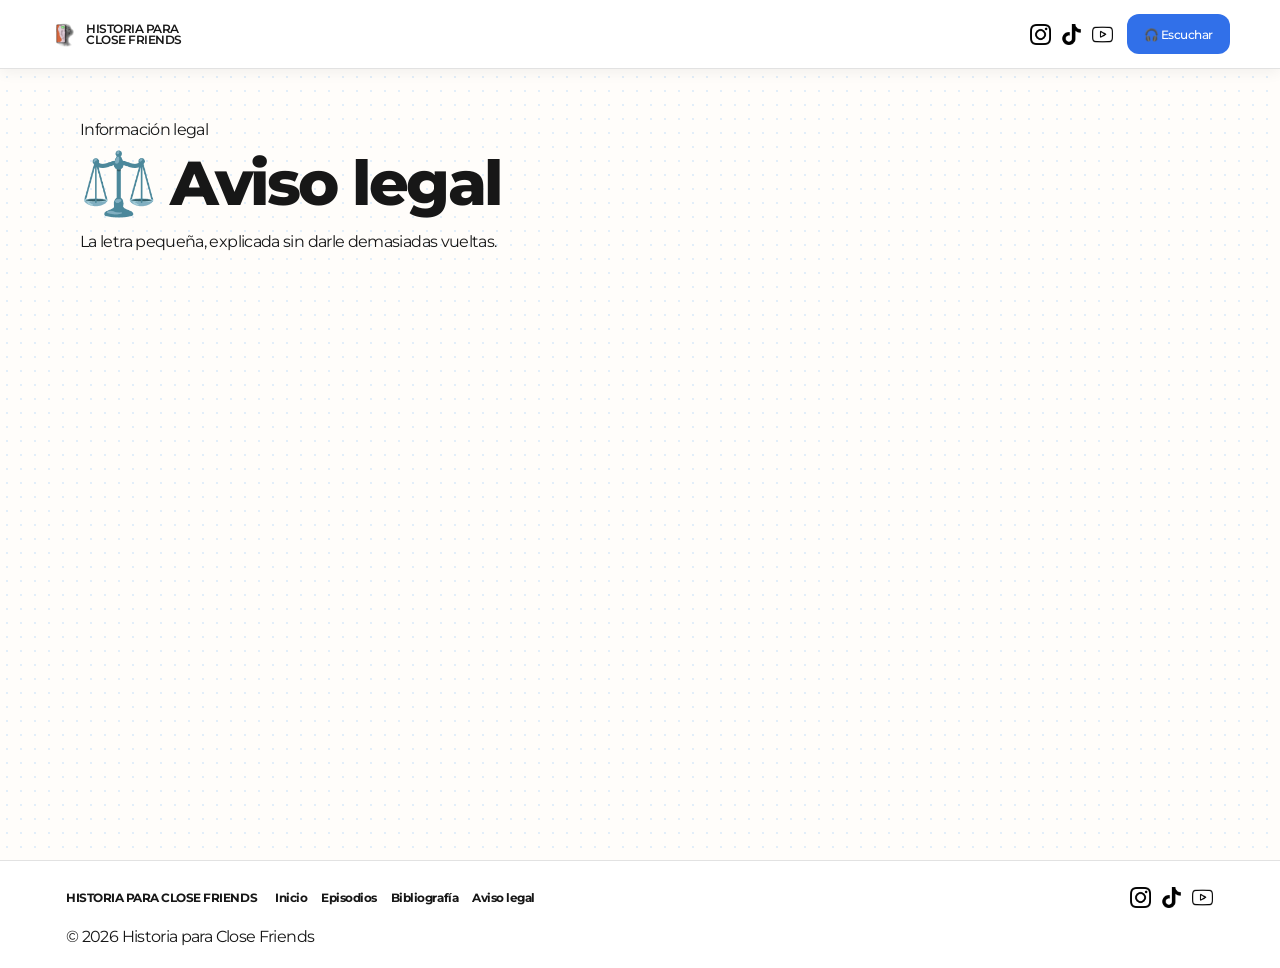
==== aviso-legal/index.html @ 61459634 "Add files via upload" ====
<!doctype html>
<html lang="es">
  <head>
    <meta charset="UTF-8">
    <meta name="viewport" content="width=device-width, initial-scale=1.0">
    <meta name="description" content="Aviso legal de Historia para Close Friends.">
    <title>Aviso legal · Historia para Close Friends</title>
    <link rel="icon" type="image/png" sizes="32x32" href="../assets/images/favicon-32.png">
    <link rel="apple-touch-icon" href="../assets/images/apple-touch-icon.png">
    <link rel="stylesheet" href="../assets/css/shared.css?v=2">
    <link rel="stylesheet" href="../assets/css/subpages.css?v=2">
  </head>
  <body>
    <div class="hcf-page">
      <div class="header-band">
        <header class="site-header">
          <a class="wordmark" href="../" aria-label="Historia para Close Friends"><img class="wordmark-icon" src="../assets/images/hero-logo.png" alt=""><span class="wordmark-copy"><span>HISTORIA PARA</span><span>CLOSE FRIENDS</span></span></a>
          <div class="header-actions"><div class="social-links" aria-label="Redes sociales"><span class="social-link" aria-label="Instagram"><img src="../assets/images/red-instagram.png" alt=""></span><span class="social-link" aria-label="TikTok"><img src="../assets/images/red-tiktok.png" alt=""></span><span class="social-link" aria-label="YouTube"><img src="../assets/images/red-youtube.png" alt=""></span></div><a class="header-listen" href="https://open.spotify.com/show/4cjYSY9JofzA4vvLkDBrxP" target="_blank" rel="noopener noreferrer">🎧 Escuchar</a></div>
        </header>
      </div>

      <main class="page-content legal-page">
        <p class="page-eyebrow">Información legal</p>
        <h1 class="page-title">⚖️ Aviso legal</h1>
        <p class="page-intro">La letra pequeña, explicada sin darle demasiadas vueltas.</p>
        <section id="legal-accordions" class="legal-accordions" aria-label="Contenido del aviso legal"></section>
      </main>

      <footer class="site-footer"><div class="footer-content"><span class="footer-copy">HISTORIA PARA CLOSE FRIENDS</span><nav class="footer-nav" aria-label="Navegación del pie de página"><a href="../">Inicio</a><a href="../episodios/">Episodios</a><a href="../bibliografia/">Bibliografía</a><a href="./">Aviso legal</a></nav><div class="social-links" aria-label="Redes sociales"><span class="social-link" aria-label="Instagram"><img src="../assets/images/red-instagram.png" alt=""></span><span class="social-link" aria-label="TikTok"><img src="../assets/images/red-tiktok.png" alt=""></span><span class="social-link" aria-label="YouTube"><img src="../assets/images/red-youtube.png" alt=""></span></div></div><div class="footer-meta"><span class="footer-legal">© 2026 Historia para Close Friends</span></div></footer>
    </div>

    <script src="../assets/js/site-data.js?v=2"></script>
    <script src="../assets/js/social-links.js?v=2"></script>
    <script src="../assets/js/legal.js?v=1"></script>
  </body>
</html>
---- assets/css/shared.css ----
/* Estilos únicos de navegación compartidos por Home y subpáginas. */
  :root {
    --blue: #3170E9;
    --light-blue: #96C7FA;
    --pink: #F9DDF1;
    --green: #7FCC6E;
    --orange: #DE7835;
    --ink: #171717;
    --paper: #fffdfa;
    --tracking: -.04em;
    --header-height: 68px;
  }
  *, *::before, *::after { box-sizing: border-box; }
  body { margin: 0; padding-top: var(--header-height); scroll-padding-top: var(--header-height); color: var(--ink); font-family: "Montserrat", Arial, sans-serif; background-color: var(--paper); background-image: radial-gradient(rgba(150,199,250,.28) 1.35px, transparent 1.35px); background-size: 14px 14px; }
  /* Un único tracking para todos los textos de la web. */
  body, body * { letter-spacing: var(--tracking) !important; }
  a, a:visited { color: inherit; }
  .header-band { position: fixed; inset: 0 0 auto; z-index: 1000; min-height: var(--header-height); background: rgba(255,255,255,.96); border-bottom: 1px solid rgba(23,23,23,.12); box-shadow: 0 3px 14px rgba(23,23,23,.06); backdrop-filter: blur(10px); }
  .site-footer { border-top: 1px solid rgba(23,23,23,.12); background: #fff; }
  a, a:visited { color: inherit; }
  .site-header, .footer-content, .footer-meta { width: min(1180px, calc(100% - 48px)); margin: 0 auto; }
  .site-header { min-height: 68px; display: grid; grid-template-columns: 1fr auto; align-items: center; gap: 24px; }
  .wordmark { display: inline-flex; align-items: center; gap: 4px; width: max-content; color: var(--ink); text-decoration: none; font-size: 12px; font-weight: 600; line-height: .94; letter-spacing: -.015em; }
  .wordmark-icon { display: block; width: 32px; height: 38px; object-fit: contain; flex: 0 0 auto; }
  .wordmark-copy span { display: block; }
  .desktop-nav { display: flex; align-items: center; gap: 29px; }
  .desktop-nav a { color: var(--ink); text-decoration: none; font-size: 12px; font-weight: 700; letter-spacing: -.01em; }
  .desktop-nav a:hover, .footer-nav a:hover, .footer-legal a:hover { color: var(--blue) !important; }
  .header-actions { justify-self: end; display: flex; align-items: center; gap: 12px; }
  .social-links { display: flex; align-items: center; gap: 7px; }
  .social-link { display: inline-flex; align-items: center; justify-content: center; width: 24px; height: 24px; color: var(--ink); text-decoration: none; cursor: pointer; }
  .social-link img { display: block; width: 21px; height: 21px; object-fit: contain; }
  .social-link-label { font-size: 10px; font-weight: 700; }
  .header-listen { justify-self: end; display: inline-flex; align-items: center; min-height: 40px; padding: 0 17px; border: none; border-radius: 12px; background: var(--blue); color: #fff !important; font-size: 12px; font-weight: 500; letter-spacing: -.01em; text-decoration: none; }
  .footer-content { padding: 24px 16px 18px; display: grid; grid-template-columns: auto 1fr auto; align-items: center; gap: 18px; }
  .footer-copy { color: var(--ink); font-size: 12px; font-weight: 700; letter-spacing: -.02em; }
  .footer-nav, .footer-legal { display: flex; flex-wrap: wrap; align-items: center; gap: 14px; }
  .footer-nav a, .footer-legal a { color: var(--ink); text-decoration: none; font-size: 12px; }
  .footer-nav a { font-weight: 700; }
  .footer-legal a { color: rgba(23,23,23,.62); font-size: 11px; }
  .footer-nav a:hover, .footer-legal a:hover { color: var(--blue); text-decoration: underline; }
  .footer-meta { padding: 0 16px 22px; display: flex; justify-content: space-between; gap: 16px; }
  @media (max-width: 780px) {
    .site-header { grid-template-columns: 1fr auto; width: min(100% - 28px, 1180px); }
    .desktop-nav { grid-column: 1 / -1; grid-row: 2; justify-content: space-between; gap: 10px; padding-bottom: 14px; }
    .header-actions .social-links { display: none; }
    .footer-content, .footer-meta { width: calc(100% - 28px); }
    .footer-content { grid-template-columns: 1fr; }
    .footer-meta { flex-direction: column; }
  }
  @media (max-width: 480px) {
    .wordmark-icon { width: 28px; height: 34px; }
    .wordmark { font-size: 11px; }
    .header-listen { padding: 0 11px; }
  }
---- assets/css/subpages.css ----
@import url('https://fonts.googleapis.com/css2?family=Montserrat:wght@500;600;700;800&display=swap');

.hcf-page {
  min-height: 100vh;
  display: flex;
  flex-direction: column;
}

[hidden] { display: none !important; }

.page-content {
  width: min(1120px, calc(100% - 48px));
  margin: 0 auto;
  flex: 1;
  padding: 36px 0 58px;
}

.page-title {
  margin: 0 0 20px;
  font-size: clamp(38px, 5vw, 62px);
  font-weight: 800;
  line-height: .92;
}

/* Episodios */
.episode-filters { display: flex; flex-wrap: wrap; gap: 8px; margin: 0 0 24px; }
.episode-filter {
  display: inline-flex;
  align-items: center;
  justify-content: center;
  min-height: 42px;
  padding: 8px 15px;
  border: 2px solid var(--ink);
  border-radius: 999px;
  background: var(--paper);
  color: var(--ink);
  font-size: 13px;
  font-weight: 700;
  text-decoration: none;
  transition: background-color .18s ease, border-color .18s ease, color .18s ease, transform .18s ease;
}
.episode-filter:hover { transform: translateY(-2px); background: var(--filter-pale, var(--pink)); border-color: var(--filter-pale, var(--pink)); }
.episode-filter.is-active { background: var(--filter-color, var(--ink)); border-color: var(--filter-color, var(--ink)); color: #fff; }
.episode-filter.is-active[data-category="civilizaciones"],
.episode-filter.is-active[data-category="espana"],
.episode-filter.is-active[data-category="revoluciones"],
.episode-filter.is-active[data-category="arte"] { color: var(--ink); }
.episode-grid { display: grid; grid-template-columns: repeat(2, minmax(0, 1fr)); gap: 12px; }
.episode-tile {
  position: relative;
  display: grid;
  grid-template-columns: minmax(0, 1fr) auto;
  align-items: center;
  gap: 14px;
  width: 100%;
  min-height: 88px;
  padding: 15px 19px 15px 47px;
  border: 1.5px solid rgba(23, 23, 23, .22);
  border-radius: 16px;
  background: var(--topic-pale);
  color: var(--ink);
  cursor: pointer;
  font: inherit;
  text-align: left;
  transition: transform .2s ease, box-shadow .2s ease;
}
.episode-tile:hover { transform: translateY(-3px); box-shadow: 0 7px 0 color-mix(in srgb, var(--topic) 25%, transparent); }
.episode-tile:focus-visible, .episode-filter:focus-visible, .bibliography-action:focus-visible { outline: 3px solid var(--blue); outline-offset: 3px; }
.episode-tile-bar { position: absolute; top: 14px; bottom: 14px; left: 14px; width: 10px; border-radius: 99px; background: var(--topic); }
.episode-tile h2 { margin: 0 0 4px; font-size: clamp(19px, 2.05vw, 27px); font-weight: 800; line-height: .98; }
.episode-tile p { margin: 0; font-size: clamp(13px, 1.15vw, 16px); line-height: 1.18; }
.episode-tile-arrow { color: var(--topic); font-size: 24px; font-weight: 800; }
.episode-empty { margin: 4px 0; font-weight: 600; }

/* Bibliografía */
.bibliography-page { width: min(1040px, calc(100% - 48px)); }
.bibliography-heading { display: flex; align-items: end; justify-content: space-between; gap: 28px; margin-bottom: 28px; }
.bibliography-heading .page-title { margin: 0; }
.bibliography-intro { max-width: 290px; margin: 0 0 4px; color: rgba(23, 23, 23, .68); font-size: 14px; line-height: 1.35; }
.bibliography-catalog { border-top: 2px solid var(--ink); }
.bibliography-entry { display: grid; grid-template-columns: 12px minmax(0, 1fr) auto; gap: 16px; align-items: center; padding: 14px 0; border-bottom: 1px solid rgba(23, 23, 23, .35); }
.bibliography-marker { align-self: stretch; min-height: 62px; border-radius: 99px; background: var(--topic); }
.bibliography-entry h2 { margin: 0 0 4px; font-size: clamp(18px, 2vw, 25px); font-weight: 800; line-height: 1; }
.bibliography-entry p { margin: 0; color: rgba(23, 23, 23, .7); font-size: 13px; line-height: 1.3; }
.bibliography-actions { display: flex; flex-wrap: wrap; gap: 8px; justify-content: flex-end; }
.bibliography-action {
  display: inline-flex;
  align-items: center;
  justify-content: center;
  min-height: 36px;
  padding: 6px 10px;
  border: 1.5px solid var(--blue);
  border-radius: 8px;
  background: transparent;
  color: var(--blue) !important;
  cursor: pointer;
  font: inherit;
  font-size: 12px;
  font-weight: 700;
  text-decoration: none;
  white-space: nowrap;
  transition: transform .18s ease, background-color .18s ease, border-color .18s ease, color .18s ease;
}
.bibliography-action:hover { transform: translateY(-2px); border-color: var(--orange); background: var(--orange); color: #fff !important; }

/* Visores superpuestos */
.overlay { position: fixed; z-index: 100; inset: 0; display: grid; place-items: center; padding: 22px; background: rgba(23, 23, 23, .62); opacity: 0; pointer-events: none; transition: opacity .2s ease; }
.overlay.is-open { opacity: 1; pointer-events: auto; }
.overlay-dialog { position: relative; width: min(900px, 100%); overflow: hidden; border-radius: 20px; background: var(--modal-pale, var(--light-blue)); box-shadow: 0 18px 50px rgba(23,23,23,.3); }
.overlay-close { position: absolute; z-index: 2; top: 10px; right: 12px; width: 38px; height: 38px; border: 0; border-radius: 50%; background: var(--modal-color, var(--blue)); color: #fff; cursor: pointer; font-size: 26px; line-height: 1; }
.video-frame { display: block; width: 100%; aspect-ratio: 16 / 9; border: 0; background: #171717; }
.pdf-dialog { display: grid; grid-template-rows: auto minmax(0, 1fr); width: min(1080px, 100%); height: min(820px, 92vh); background: #fffef8; }
.pdf-topbar { display: flex; align-items: center; justify-content: space-between; gap: 55px; min-height: 57px; padding: 10px 65px 10px 20px; border-bottom: 1px solid rgba(23,23,23,.14); background: repeating-linear-gradient(to bottom, #fffef8 0 31px, rgba(150,199,250,.25) 32px 33px); }
.pdf-topbar h2 { overflow: hidden; margin: 0; font-size: 16px; text-overflow: ellipsis; white-space: nowrap; }
.pdf-download { min-height: 34px; padding: 7px 11px; border-radius: 99px; background: var(--blue); color: #fff !important; }
.pdf-frame { width: 100%; height: 100%; border: 0; background: #eee; }

@media (max-width: 700px) {
  .page-content, .bibliography-page { width: min(100% - 28px, 1120px); padding-top: 28px; }
  .episode-grid { grid-template-columns: 1fr; }
  .bibliography-heading { display: block; margin-bottom: 24px; }
  .bibliography-intro { margin-top: 14px; }
  .bibliography-entry { grid-template-columns: 10px minmax(0, 1fr); gap: 12px; }
  .bibliography-marker { min-height: 58px; }
  .bibliography-actions { grid-column: 2; justify-content: flex-start; }
}

@media (max-width: 480px) {
  .page-title { font-size: 38px; }
  .episode-filter { min-height: 38px; padding: 7px 12px; font-size: 12px; }
  .episode-tile { min-height: 82px; padding: 14px 14px 14px 40px; }
  .episode-tile-bar { left: 12px; width: 9px; }
  .episode-tile h2 { font-size: 20px; }
  .overlay { padding: 10px; }
  .overlay-dialog { border-radius: 15px; }
  .pdf-dialog { height: 94vh; }
  .pdf-topbar { gap: 12px; padding-left: 16px; }
}
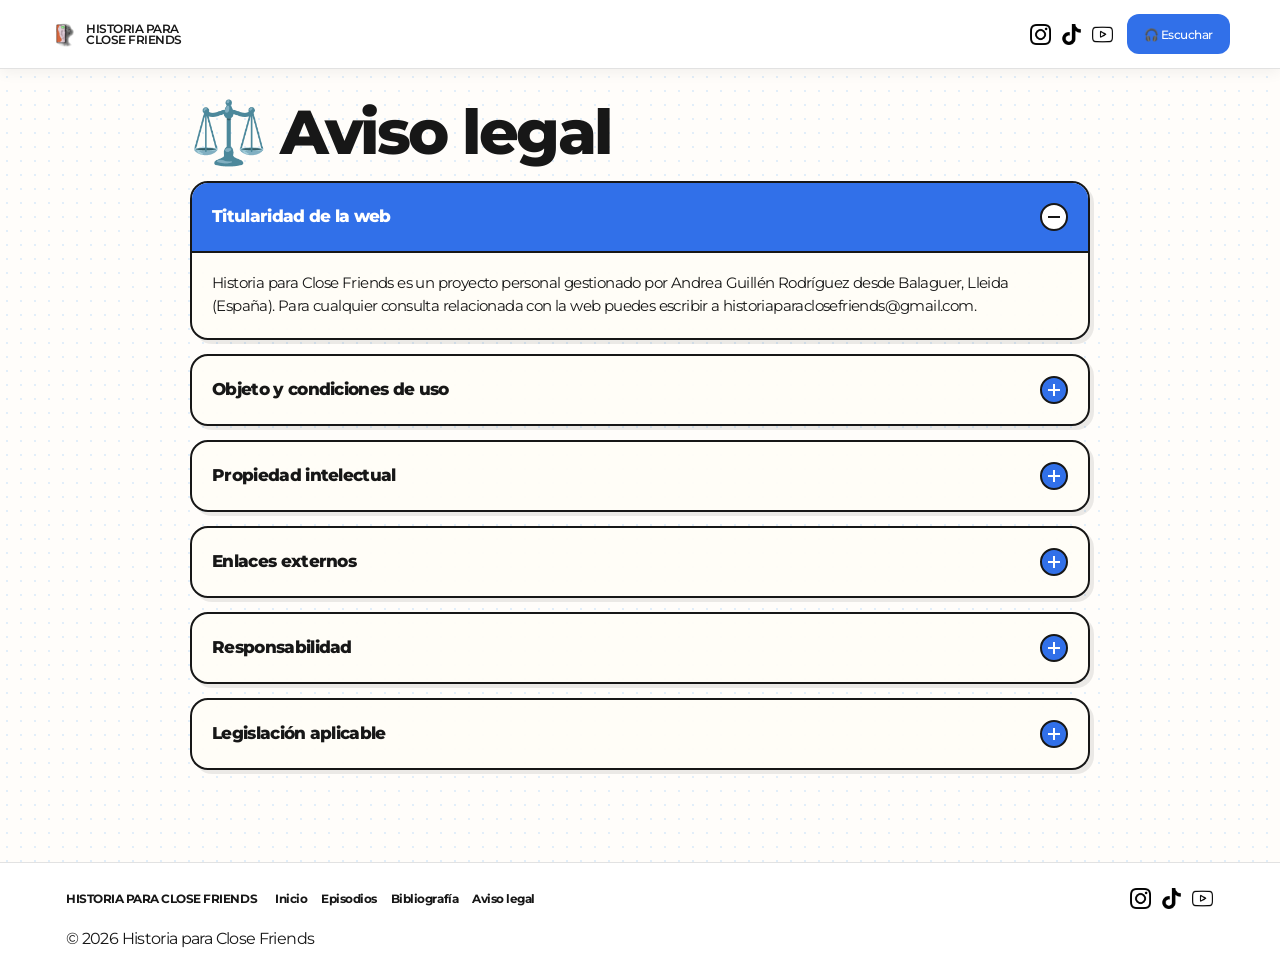
==== commit 6758180d: "Add files via upload" ====
--- a/aviso-legal/index.html
+++ b/aviso-legal/index.html
@@ -20,9 +20,7 @@
       </div>
 
       <main class="page-content legal-page">
-        <p class="page-eyebrow">Información legal</p>
         <h1 class="page-title">⚖️ Aviso legal</h1>
-        <p class="page-intro">La letra pequeña, explicada sin darle demasiadas vueltas.</p>
         <section id="legal-accordions" class="legal-accordions" aria-label="Contenido del aviso legal"></section>
       </main>
 
--- a/assets/css/subpages.css
+++ b/assets/css/subpages.css
@@ -21,6 +21,24 @@
   font-weight: 800;
   line-height: .92;
 }
+
+/* Aviso legal */
+.legal-page { width: min(900px, calc(100% - 48px)); }
+.page-eyebrow { margin: 0 0 8px; color: var(--orange); font-size: 13px; font-weight: 800; text-transform: uppercase; }
+.page-intro { max-width: 55ch; margin: -6px 0 28px; font-size: 16px; font-weight: 600; line-height: 1.35; }
+.legal-accordions { display: grid; gap: 14px; padding-bottom: 34px; }
+.legal-item { border: 2px solid var(--ink); border-radius: 18px; background: rgba(255, 253, 247, .96); overflow: hidden; box-shadow: 4px 4px 0 rgba(0, 0, 0, .08); }
+.legal-item summary { min-height: 68px; display: flex; align-items: center; justify-content: space-between; gap: 20px; padding: 17px 20px; cursor: pointer; list-style: none; font-size: 17px; font-weight: 800; line-height: 1.15; }
+.legal-item summary::-webkit-details-marker { display: none; }
+.legal-toggle { flex: 0 0 auto; width: 28px; height: 28px; border: 2px solid var(--ink); border-radius: 50%; position: relative; background: var(--blue); }
+.legal-toggle::before, .legal-toggle::after { content: ""; position: absolute; top: 50%; left: 50%; width: 12px; height: 2px; background: #fff; transform: translate(-50%, -50%); }
+.legal-toggle::after { transform: translate(-50%, -50%) rotate(90deg); }
+.legal-item[open] summary { background: var(--blue); color: #fff; }
+.legal-item[open] .legal-toggle { background: #fff; }
+.legal-item[open] .legal-toggle::before, .legal-item[open] .legal-toggle::after { background: var(--ink); }
+.legal-item[open] .legal-toggle::after { transform: translate(-50%, -50%) rotate(0deg); }
+.legal-copy { padding: 4px 20px 20px; border-top: 2px solid var(--ink); font-size: 15px; line-height: 1.55; }
+.legal-copy p { margin: 14px 0 0; }
 
 /* Episodios */
 .episode-filters { display: flex; flex-wrap: wrap; gap: 8px; margin: 0 0 24px; }
@@ -116,13 +134,15 @@
 .pdf-frame { width: 100%; height: 100%; border: 0; background: #eee; }
 
 @media (max-width: 700px) {
-  .page-content, .bibliography-page { width: min(100% - 28px, 1120px); padding-top: 28px; }
+  .page-content, .bibliography-page, .legal-page { width: min(100% - 28px, 1120px); padding-top: 28px; }
   .episode-grid { grid-template-columns: 1fr; }
   .bibliography-heading { display: block; margin-bottom: 24px; }
   .bibliography-intro { margin-top: 14px; }
   .bibliography-entry { grid-template-columns: 10px minmax(0, 1fr); gap: 12px; }
   .bibliography-marker { min-height: 58px; }
   .bibliography-actions { grid-column: 2; justify-content: flex-start; }
+  .legal-item summary { min-height: 60px; padding: 14px 15px; font-size: 15px; }
+  .legal-copy { padding: 3px 15px 16px; font-size: 14px; }
 }
 
 @media (max-width: 480px) {
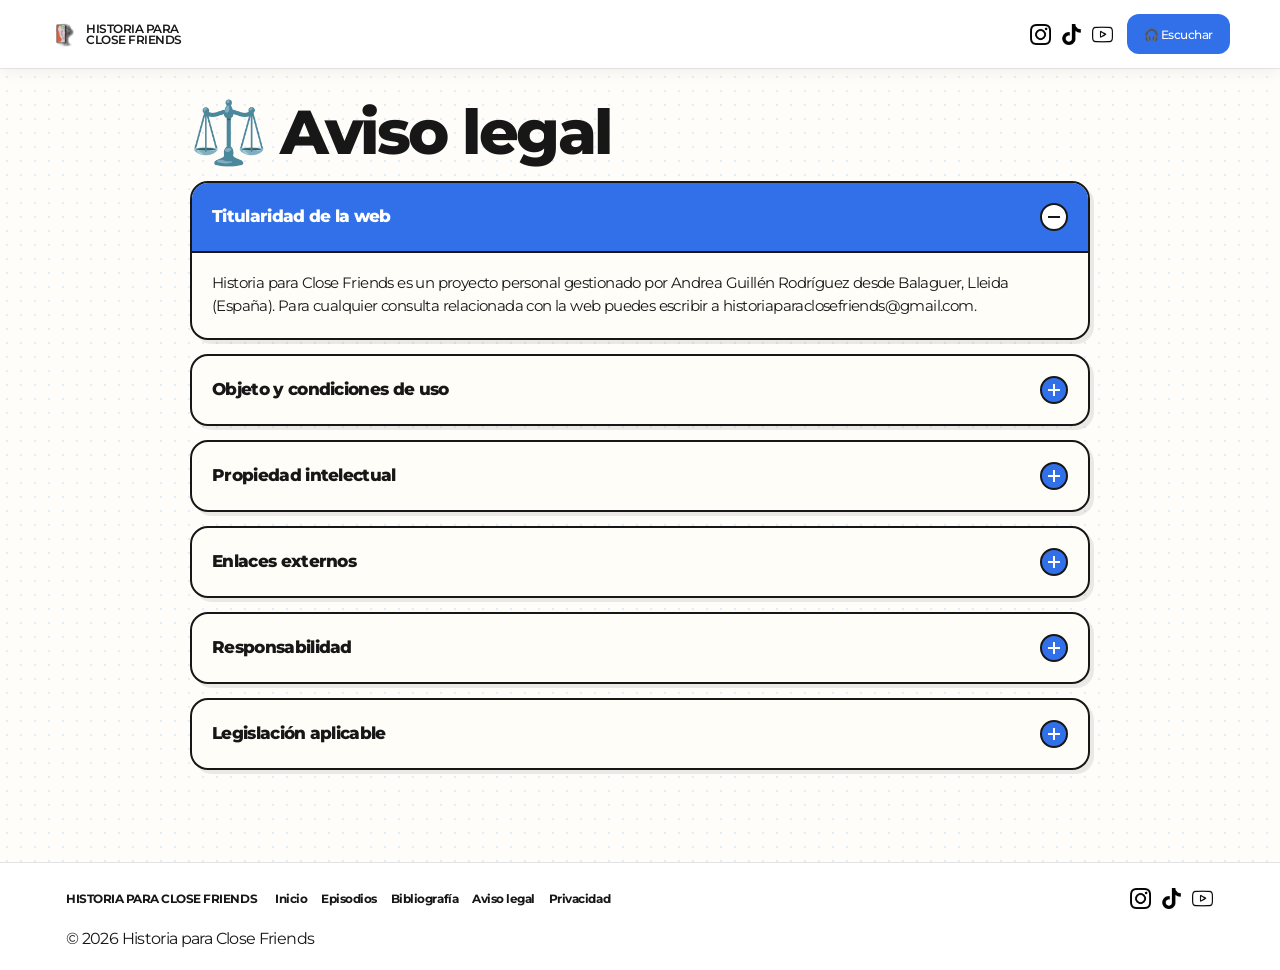
==== commit bd2ec882: "Add files via upload" ====
--- a/aviso-legal/index.html
+++ b/aviso-legal/index.html
@@ -24,7 +24,7 @@
         <section id="legal-accordions" class="legal-accordions" aria-label="Contenido del aviso legal"></section>
       </main>
 
-      <footer class="site-footer"><div class="footer-content"><span class="footer-copy">HISTORIA PARA CLOSE FRIENDS</span><nav class="footer-nav" aria-label="Navegación del pie de página"><a href="../">Inicio</a><a href="../episodios/">Episodios</a><a href="../bibliografia/">Bibliografía</a><a href="./">Aviso legal</a></nav><div class="social-links" aria-label="Redes sociales"><span class="social-link" aria-label="Instagram"><img src="../assets/images/red-instagram.png" alt=""></span><span class="social-link" aria-label="TikTok"><img src="../assets/images/red-tiktok.png" alt=""></span><span class="social-link" aria-label="YouTube"><img src="../assets/images/red-youtube.png" alt=""></span></div></div><div class="footer-meta"><span class="footer-legal">© 2026 Historia para Close Friends</span></div></footer>
+      <footer class="site-footer"><div class="footer-content"><span class="footer-copy">HISTORIA PARA CLOSE FRIENDS</span><nav class="footer-nav" aria-label="Navegación del pie de página"><a href="../">Inicio</a><a href="../episodios/">Episodios</a><a href="../bibliografia/">Bibliografía</a><a href="./">Aviso legal</a><a href="../privacidad/">Privacidad</a></nav><div class="social-links" aria-label="Redes sociales"><span class="social-link" aria-label="Instagram"><img src="../assets/images/red-instagram.png" alt=""></span><span class="social-link" aria-label="TikTok"><img src="../assets/images/red-tiktok.png" alt=""></span><span class="social-link" aria-label="YouTube"><img src="../assets/images/red-youtube.png" alt=""></span></div></div><div class="footer-meta"><span class="footer-legal">© 2026 Historia para Close Friends</span></div></footer>
     </div>
 
     <script src="../assets/js/site-data.js?v=2"></script>
--- a/assets/css/subpages.css
+++ b/assets/css/subpages.css
@@ -39,6 +39,13 @@
 .legal-item[open] .legal-toggle::after { transform: translate(-50%, -50%) rotate(0deg); }
 .legal-copy { padding: 4px 20px 20px; border-top: 2px solid var(--ink); font-size: 15px; line-height: 1.55; }
 .legal-copy p { margin: 14px 0 0; }
+
+/* Política de privacidad: mismo acordeón, en naranja. */
+.privacy-accordions .legal-item { border-color: var(--orange); }
+.privacy-accordions .legal-item summary { background: var(--orange); color: var(--ink); }
+.privacy-accordions .legal-toggle { background: var(--blue); }
+.privacy-accordions .legal-item[open] .legal-toggle { background: #fff; }
+.privacy-accordions .legal-copy { border-top-color: var(--orange); }
 
 /* Episodios */
 .episode-filters { display: flex; flex-wrap: wrap; gap: 8px; margin: 0 0 24px; }
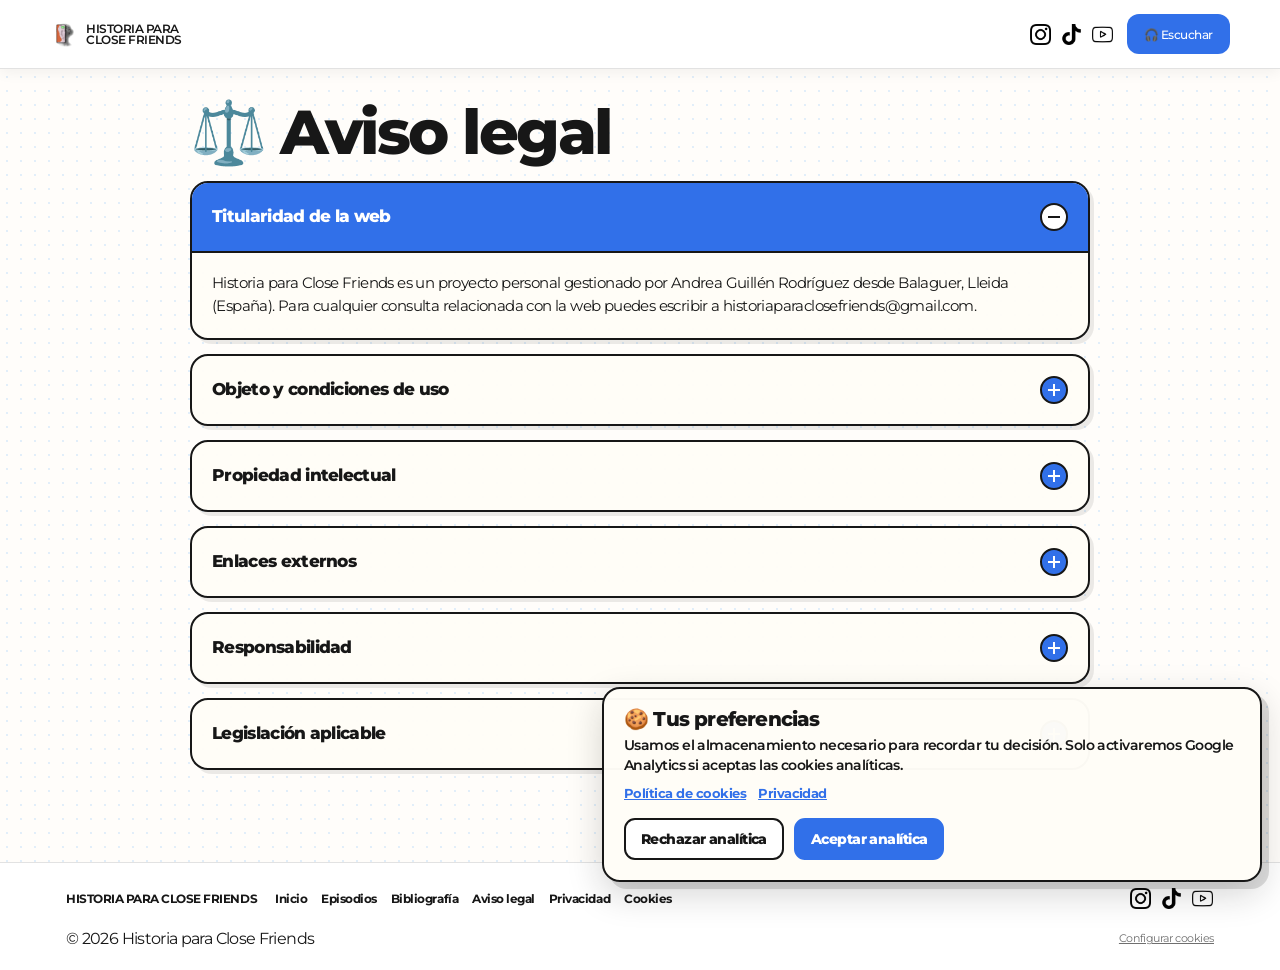
==== commit 35f288bb: "Add files via upload" ====
--- a/aviso-legal/index.html
+++ b/aviso-legal/index.html
@@ -7,7 +7,7 @@
     <title>Aviso legal · Historia para Close Friends</title>
     <link rel="icon" type="image/png" sizes="32x32" href="../assets/images/favicon-32.png">
     <link rel="apple-touch-icon" href="../assets/images/apple-touch-icon.png">
-    <link rel="stylesheet" href="../assets/css/shared.css?v=2">
+    <link rel="stylesheet" href="../assets/css/shared.css?v=3">
     <link rel="stylesheet" href="../assets/css/subpages.css?v=2">
   </head>
   <body>
@@ -24,10 +24,12 @@
         <section id="legal-accordions" class="legal-accordions" aria-label="Contenido del aviso legal"></section>
       </main>
 
-      <footer class="site-footer"><div class="footer-content"><span class="footer-copy">HISTORIA PARA CLOSE FRIENDS</span><nav class="footer-nav" aria-label="Navegación del pie de página"><a href="../">Inicio</a><a href="../episodios/">Episodios</a><a href="../bibliografia/">Bibliografía</a><a href="./">Aviso legal</a><a href="../privacidad/">Privacidad</a></nav><div class="social-links" aria-label="Redes sociales"><span class="social-link" aria-label="Instagram"><img src="../assets/images/red-instagram.png" alt=""></span><span class="social-link" aria-label="TikTok"><img src="../assets/images/red-tiktok.png" alt=""></span><span class="social-link" aria-label="YouTube"><img src="../assets/images/red-youtube.png" alt=""></span></div></div><div class="footer-meta"><span class="footer-legal">© 2026 Historia para Close Friends</span></div></footer>
+      <footer class="site-footer"><div class="footer-content"><span class="footer-copy">HISTORIA PARA CLOSE FRIENDS</span><nav class="footer-nav" aria-label="Navegación del pie de página"><a href="../">Inicio</a><a href="../episodios/">Episodios</a><a href="../bibliografia/">Bibliografía</a><a href="./">Aviso legal</a><a href="../privacidad/">Privacidad</a><a href="../cookies/">Cookies</a></nav><div class="social-links" aria-label="Redes sociales"><span class="social-link" aria-label="Instagram"><img src="../assets/images/red-instagram.png" alt=""></span><span class="social-link" aria-label="TikTok"><img src="../assets/images/red-tiktok.png" alt=""></span><span class="social-link" aria-label="YouTube"><img src="../assets/images/red-youtube.png" alt=""></span></div></div><div class="footer-meta"><span class="footer-legal">© 2026 Historia para Close Friends</span><button class="footer-cookie-settings" type="button" data-open-cookie-settings>Configurar cookies</button></div></footer>
     </div>
 
     <script src="../assets/js/site-data.js?v=2"></script>
+    <script src="../assets/js/analytics.js?v=1"></script>
+    <script src="../assets/js/cookie-consent.js?v=1"></script>
     <script src="../assets/js/social-links.js?v=2"></script>
     <script src="../assets/js/legal.js?v=1"></script>
   </body>
--- a/assets/css/shared.css
+++ b/assets/css/shared.css
@@ -40,6 +40,22 @@
   .footer-legal a { color: rgba(23,23,23,.62); font-size: 11px; }
   .footer-nav a:hover, .footer-legal a:hover { color: var(--blue); text-decoration: underline; }
   .footer-meta { padding: 0 16px 22px; display: flex; justify-content: space-between; gap: 16px; }
+  .footer-cookie-settings { padding: 0; border: 0; background: transparent; color: rgba(23,23,23,.62); cursor: pointer; font: inherit; font-size: 11px; text-decoration: underline; }
+  .footer-cookie-settings:hover { color: var(--blue); }
+
+  /* Aviso de privacidad: el código de Analytics no se carga hasta aceptar. */
+  .cookie-banner { position: fixed; z-index: 1100; right: 18px; bottom: 18px; left: 18px; width: min(660px, calc(100% - 36px)); margin-left: auto; padding: 20px; border: 2px solid var(--ink); border-radius: 18px; background: rgba(255, 253, 247, .98); box-shadow: 7px 7px 0 rgba(23,23,23,.14), 0 12px 35px rgba(23,23,23,.18); }
+  .cookie-banner[hidden] { display: none; }
+  .cookie-banner-title { margin: 0 0 7px; font-size: 20px; font-weight: 800; line-height: 1; }
+  .cookie-banner-copy { margin: 0; font-size: 14px; font-weight: 600; line-height: 1.38; }
+  .cookie-banner-links { display: flex; flex-wrap: wrap; gap: 12px; margin-top: 10px; }
+  .cookie-banner-links a { color: var(--blue); font-size: 13px; font-weight: 700; }
+  .cookie-banner-actions { display: flex; flex-wrap: wrap; gap: 10px; margin-top: 17px; }
+  .cookie-button { min-height: 42px; padding: 9px 15px; border: 2px solid var(--ink); border-radius: 11px; cursor: pointer; font: inherit; font-size: 14px; font-weight: 800; }
+  .cookie-button-accept { background: var(--blue); border-color: var(--blue); color: #fff; }
+  .cookie-button-reject { background: #fff; color: var(--ink); }
+  .cookie-button:hover { transform: translateY(-2px); }
+  .cookie-button:focus-visible, .footer-cookie-settings:focus-visible { outline: 3px solid var(--orange); outline-offset: 3px; }
   @media (max-width: 780px) {
     .site-header { grid-template-columns: 1fr auto; width: min(100% - 28px, 1180px); }
     .desktop-nav { grid-column: 1 / -1; grid-row: 2; justify-content: space-between; gap: 10px; padding-bottom: 14px; }
@@ -47,6 +63,7 @@
     .footer-content, .footer-meta { width: calc(100% - 28px); }
     .footer-content { grid-template-columns: 1fr; }
     .footer-meta { flex-direction: column; }
+    .cookie-banner { right: 14px; bottom: 14px; left: 14px; width: auto; padding: 17px; }
   }
   @media (max-width: 480px) {
     .wordmark-icon { width: 28px; height: 34px; }
--- a/assets/css/subpages.css
+++ b/assets/css/subpages.css
@@ -40,12 +40,15 @@
 .legal-copy { padding: 4px 20px 20px; border-top: 2px solid var(--ink); font-size: 15px; line-height: 1.55; }
 .legal-copy p { margin: 14px 0 0; }
 
-/* Política de privacidad: mismo acordeón, en naranja. */
-.privacy-accordions .legal-item { border-color: var(--orange); }
-.privacy-accordions .legal-item summary { background: var(--orange); color: var(--ink); }
-.privacy-accordions .legal-toggle { background: var(--blue); }
+/* Política de privacidad: misma estructura que el aviso legal, usando naranja. */
+.privacy-accordions .legal-item { border-color: var(--ink); }
+.privacy-accordions .legal-item summary { background: rgba(255, 253, 247, .96); color: var(--ink); }
+.privacy-accordions .legal-toggle { background: var(--orange); }
+.privacy-accordions .legal-item[open] summary { background: var(--orange); color: #fff; }
 .privacy-accordions .legal-item[open] .legal-toggle { background: #fff; }
-.privacy-accordions .legal-copy { border-top-color: var(--orange); }
+.privacy-accordions .legal-item[open] .legal-toggle::before,
+.privacy-accordions .legal-item[open] .legal-toggle::after { background: var(--orange); }
+.privacy-accordions .legal-copy { border-top-color: var(--ink); }
 
 /* Episodios */
 .episode-filters { display: flex; flex-wrap: wrap; gap: 8px; margin: 0 0 24px; }
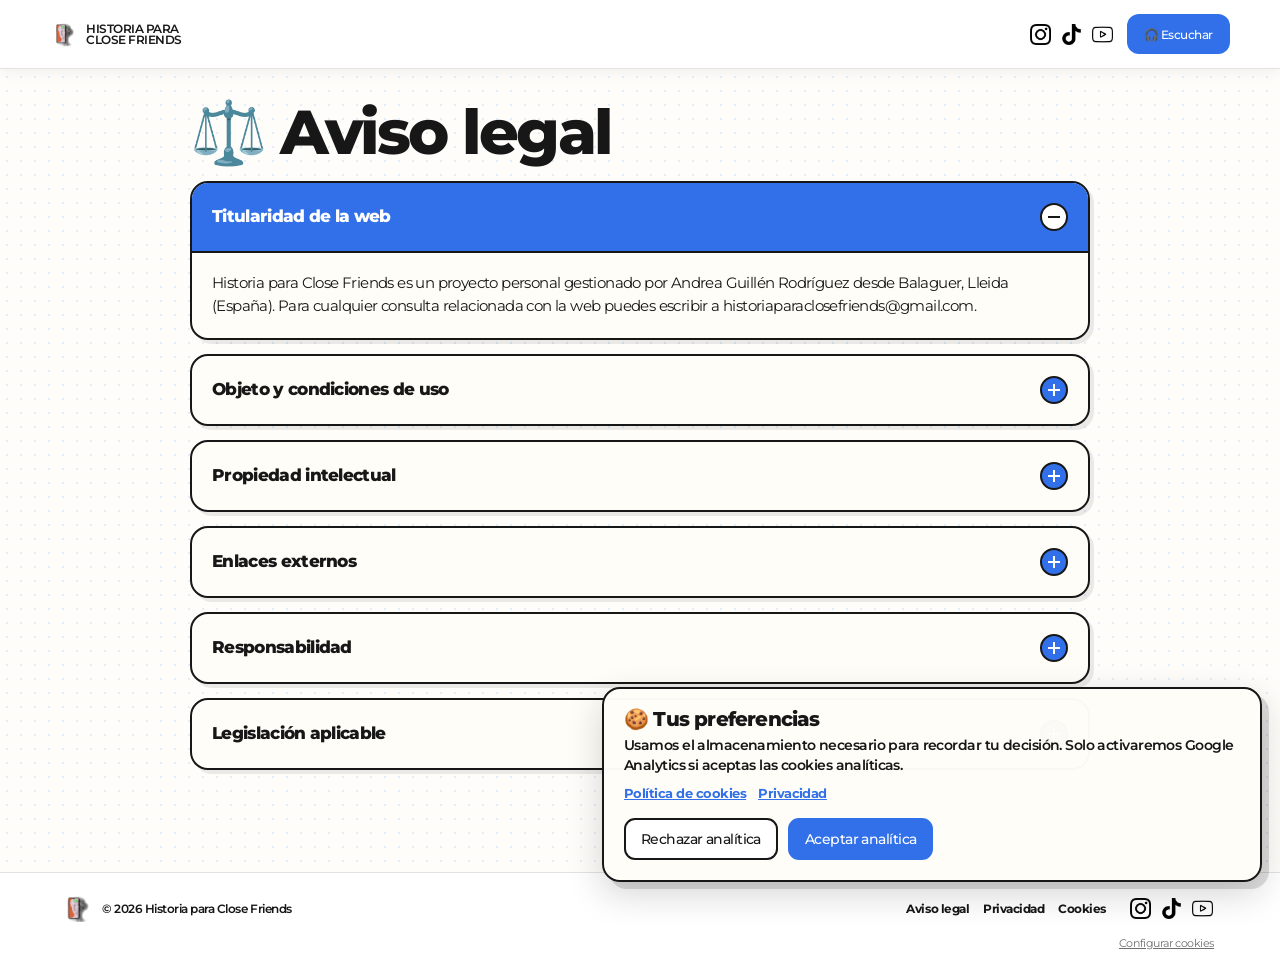
==== commit 6f4012b0: "Add files via upload" ====
--- a/aviso-legal/index.html
+++ b/aviso-legal/index.html
@@ -7,7 +7,7 @@
     <title>Aviso legal · Historia para Close Friends</title>
     <link rel="icon" type="image/png" sizes="32x32" href="../assets/images/favicon-32.png">
     <link rel="apple-touch-icon" href="../assets/images/apple-touch-icon.png">
-    <link rel="stylesheet" href="../assets/css/shared.css?v=3">
+    <link rel="stylesheet" href="../assets/css/shared.css?v=4">
     <link rel="stylesheet" href="../assets/css/subpages.css?v=2">
   </head>
   <body>
@@ -24,7 +24,7 @@
         <section id="legal-accordions" class="legal-accordions" aria-label="Contenido del aviso legal"></section>
       </main>
 
-      <footer class="site-footer"><div class="footer-content"><span class="footer-copy">HISTORIA PARA CLOSE FRIENDS</span><nav class="footer-nav" aria-label="Navegación del pie de página"><a href="../">Inicio</a><a href="../episodios/">Episodios</a><a href="../bibliografia/">Bibliografía</a><a href="./">Aviso legal</a><a href="../privacidad/">Privacidad</a><a href="../cookies/">Cookies</a></nav><div class="social-links" aria-label="Redes sociales"><span class="social-link" aria-label="Instagram"><img src="../assets/images/red-instagram.png" alt=""></span><span class="social-link" aria-label="TikTok"><img src="../assets/images/red-tiktok.png" alt=""></span><span class="social-link" aria-label="YouTube"><img src="../assets/images/red-youtube.png" alt=""></span></div></div><div class="footer-meta"><span class="footer-legal">© 2026 Historia para Close Friends</span><button class="footer-cookie-settings" type="button" data-open-cookie-settings>Configurar cookies</button></div></footer>
+      <footer class="site-footer"><div class="footer-content"><div class="footer-brand"><img class="footer-logo" src="../assets/images/favicon-512.png" alt=""><span class="footer-copy">© 2026 Historia para Close Friends</span></div><nav class="footer-nav" aria-label="Enlaces legales"><a href="./">Aviso legal</a><a href="../privacidad/">Privacidad</a><a href="../cookies/">Cookies</a></nav><div class="social-links" aria-label="Redes sociales"><span class="social-link" aria-label="Instagram"><img src="../assets/images/red-instagram.png" alt=""></span><span class="social-link" aria-label="TikTok"><img src="../assets/images/red-tiktok.png" alt=""></span><span class="social-link" aria-label="YouTube"><img src="../assets/images/red-youtube.png" alt=""></span></div></div><div class="footer-meta"><button class="footer-cookie-settings" type="button" data-open-cookie-settings>Configurar cookies</button></div></footer>
     </div>
 
     <script src="../assets/js/site-data.js?v=2"></script>
--- a/assets/css/shared.css
+++ b/assets/css/shared.css
@@ -32,14 +32,17 @@
   .social-link img { display: block; width: 21px; height: 21px; object-fit: contain; }
   .social-link-label { font-size: 10px; font-weight: 700; }
   .header-listen { justify-self: end; display: inline-flex; align-items: center; min-height: 40px; padding: 0 17px; border: none; border-radius: 12px; background: var(--blue); color: #fff !important; font-size: 12px; font-weight: 500; letter-spacing: -.01em; text-decoration: none; }
-  .footer-content { padding: 24px 16px 18px; display: grid; grid-template-columns: auto 1fr auto; align-items: center; gap: 18px; }
-  .footer-copy { color: var(--ink); font-size: 12px; font-weight: 700; letter-spacing: -.02em; }
+  .footer-content { padding: 20px 16px 12px; display: grid; grid-template-columns: auto 1fr auto; align-items: center; gap: 22px; }
+  .footer-brand { display: inline-flex; align-items: center; gap: 9px; min-width: 0; }
+  .footer-logo { display: block; width: 27px; height: 31px; object-fit: contain; flex: 0 0 auto; }
+  .footer-copy { color: var(--ink); font-size: 12px; font-weight: 600; letter-spacing: -.02em; white-space: nowrap; }
   .footer-nav, .footer-legal { display: flex; flex-wrap: wrap; align-items: center; gap: 14px; }
+  .footer-nav { justify-content: flex-end; }
   .footer-nav a, .footer-legal a { color: var(--ink); text-decoration: none; font-size: 12px; }
   .footer-nav a { font-weight: 700; }
   .footer-legal a { color: rgba(23,23,23,.62); font-size: 11px; }
   .footer-nav a:hover, .footer-legal a:hover { color: var(--blue); text-decoration: underline; }
-  .footer-meta { padding: 0 16px 22px; display: flex; justify-content: space-between; gap: 16px; }
+  .footer-meta { padding: 0 16px 18px; display: flex; justify-content: flex-end; gap: 16px; }
   .footer-cookie-settings { padding: 0; border: 0; background: transparent; color: rgba(23,23,23,.62); cursor: pointer; font: inherit; font-size: 11px; text-decoration: underline; }
   .footer-cookie-settings:hover { color: var(--blue); }
 
@@ -51,7 +54,7 @@
   .cookie-banner-links { display: flex; flex-wrap: wrap; gap: 12px; margin-top: 10px; }
   .cookie-banner-links a { color: var(--blue); font-size: 13px; font-weight: 700; }
   .cookie-banner-actions { display: flex; flex-wrap: wrap; gap: 10px; margin-top: 17px; }
-  .cookie-button { min-height: 42px; padding: 9px 15px; border: 2px solid var(--ink); border-radius: 11px; cursor: pointer; font: inherit; font-size: 14px; font-weight: 800; }
+  .cookie-button { min-height: 42px; padding: 9px 15px; border: 2px solid var(--ink); border-radius: 11px; cursor: pointer; font: inherit; font-size: 14px; font-weight: 500; }
   .cookie-button-accept { background: var(--blue); border-color: var(--blue); color: #fff; }
   .cookie-button-reject { background: #fff; color: var(--ink); }
   .cookie-button:hover { transform: translateY(-2px); }
@@ -61,8 +64,9 @@
     .desktop-nav { grid-column: 1 / -1; grid-row: 2; justify-content: space-between; gap: 10px; padding-bottom: 14px; }
     .header-actions .social-links { display: none; }
     .footer-content, .footer-meta { width: calc(100% - 28px); }
-    .footer-content { grid-template-columns: 1fr; }
-    .footer-meta { flex-direction: column; }
+    .footer-content { grid-template-columns: 1fr; gap: 14px; }
+    .footer-nav { justify-content: flex-start; }
+    .footer-meta { justify-content: flex-start; }
     .cookie-banner { right: 14px; bottom: 14px; left: 14px; width: auto; padding: 17px; }
   }
   @media (max-width: 480px) {
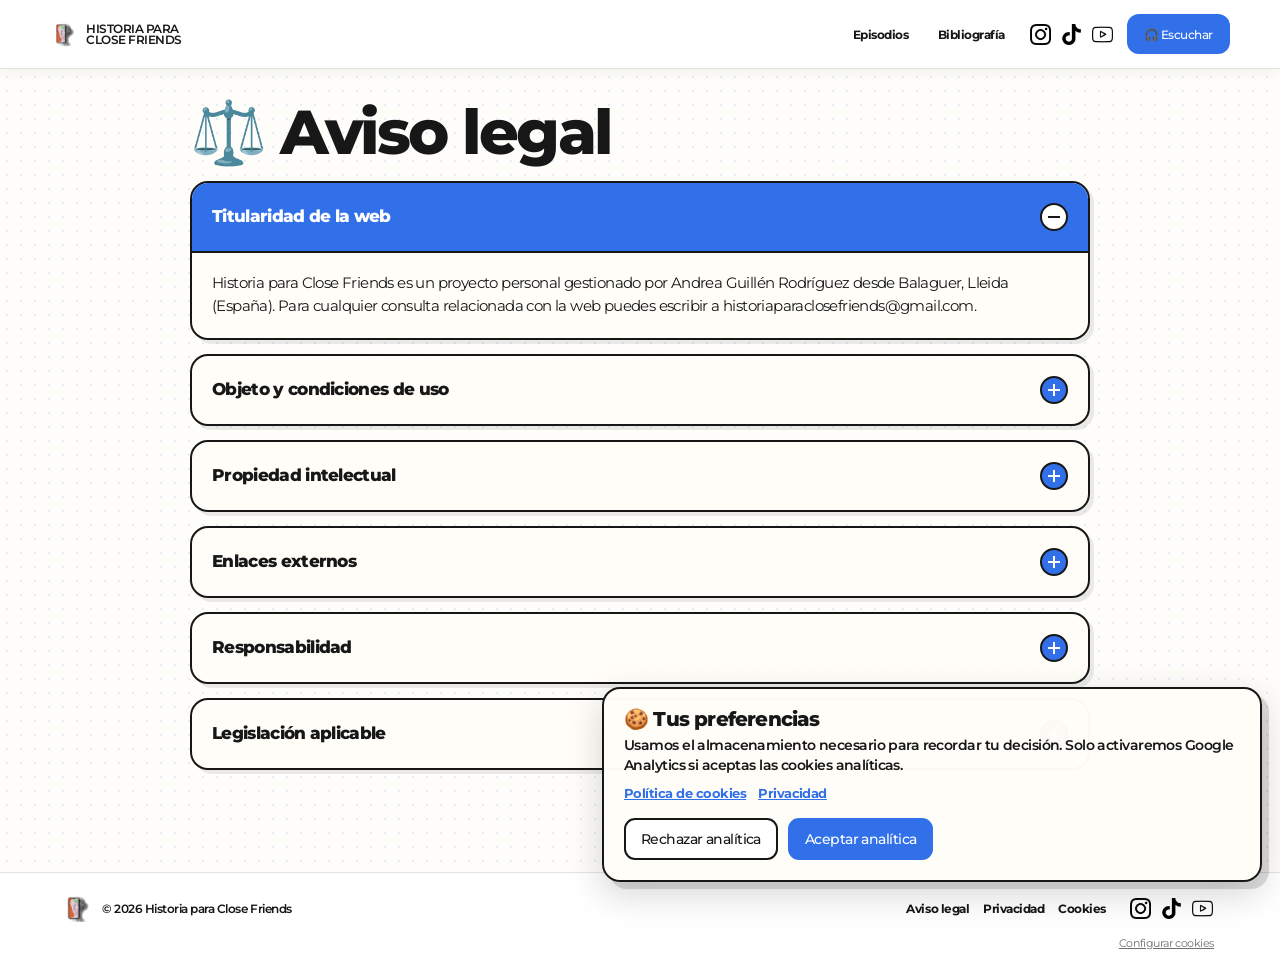
==== commit 91ad8ea1: "Add files via upload" ====
--- a/aviso-legal/index.html
+++ b/aviso-legal/index.html
@@ -7,7 +7,7 @@
     <title>Aviso legal · Historia para Close Friends</title>
     <link rel="icon" type="image/png" sizes="32x32" href="../assets/images/favicon-32.png">
     <link rel="apple-touch-icon" href="../assets/images/apple-touch-icon.png">
-    <link rel="stylesheet" href="../assets/css/shared.css?v=4">
+    <link rel="stylesheet" href="../assets/css/shared.css?v=5">
     <link rel="stylesheet" href="../assets/css/subpages.css?v=2">
   </head>
   <body>
@@ -15,8 +15,10 @@
       <div class="header-band">
         <header class="site-header">
           <a class="wordmark" href="../" aria-label="Historia para Close Friends"><img class="wordmark-icon" src="../assets/images/hero-logo.png" alt=""><span class="wordmark-copy"><span>HISTORIA PARA</span><span>CLOSE FRIENDS</span></span></a>
-          <div class="header-actions"><div class="social-links" aria-label="Redes sociales"><span class="social-link" aria-label="Instagram"><img src="../assets/images/red-instagram.png" alt=""></span><span class="social-link" aria-label="TikTok"><img src="../assets/images/red-tiktok.png" alt=""></span><span class="social-link" aria-label="YouTube"><img src="../assets/images/red-youtube.png" alt=""></span></div><a class="header-listen" href="https://open.spotify.com/show/4cjYSY9JofzA4vvLkDBrxP" target="_blank" rel="noopener noreferrer">🎧 Escuchar</a></div>
+          <nav class="desktop-nav" aria-label="Navegación principal"><a href="../episodios/">Episodios</a><a href="../bibliografia/">Bibliografía</a></nav>
+          <div class="header-actions"><div class="social-links" aria-label="Redes sociales"><span class="social-link" aria-label="Instagram"><img src="../assets/images/red-instagram.png" alt=""></span><span class="social-link" aria-label="TikTok"><img src="../assets/images/red-tiktok.png" alt=""></span><span class="social-link" aria-label="YouTube"><img src="../assets/images/red-youtube.png" alt=""></span></div><a class="header-listen" href="https://open.spotify.com/show/4cjYSY9JofzA4vvLkDBrxP" target="_blank" rel="noopener noreferrer">🎧 Escuchar</a><button class="mobile-menu-toggle" type="button" aria-label="Abrir menú" aria-expanded="false" aria-controls="mobile-navigation" data-header-menu-toggle><span></span><span></span><span></span></button></div>
         </header>
+        <nav class="mobile-nav" id="mobile-navigation" aria-label="Navegación principal" hidden data-header-mobile-menu><a href="../episodios/">Episodios</a><a href="../bibliografia/">Bibliografía</a></nav>
       </div>
 
       <main class="page-content legal-page">
@@ -31,6 +33,7 @@
     <script src="../assets/js/analytics.js?v=1"></script>
     <script src="../assets/js/cookie-consent.js?v=1"></script>
     <script src="../assets/js/social-links.js?v=2"></script>
+    <script src="../assets/js/header-menu.js?v=1"></script>
     <script src="../assets/js/legal.js?v=1"></script>
   </body>
 </html>
--- a/assets/css/shared.css
+++ b/assets/css/shared.css
@@ -19,19 +19,23 @@
   .site-footer { border-top: 1px solid rgba(23,23,23,.12); background: #fff; }
   a, a:visited { color: inherit; }
   .site-header, .footer-content, .footer-meta { width: min(1180px, calc(100% - 48px)); margin: 0 auto; }
-  .site-header { min-height: 68px; display: grid; grid-template-columns: 1fr auto; align-items: center; gap: 24px; }
+  .site-header { min-height: 68px; display: grid; grid-template-columns: 1fr auto auto; align-items: center; gap: 24px; }
   .wordmark { display: inline-flex; align-items: center; gap: 4px; width: max-content; color: var(--ink); text-decoration: none; font-size: 12px; font-weight: 600; line-height: .94; letter-spacing: -.015em; }
   .wordmark-icon { display: block; width: 32px; height: 38px; object-fit: contain; flex: 0 0 auto; }
   .wordmark-copy span { display: block; }
   .desktop-nav { display: flex; align-items: center; gap: 29px; }
   .desktop-nav a { color: var(--ink); text-decoration: none; font-size: 12px; font-weight: 700; letter-spacing: -.01em; }
-  .desktop-nav a:hover, .footer-nav a:hover, .footer-legal a:hover { color: var(--blue) !important; }
+  .desktop-nav a:hover { color: var(--orange) !important; }
+  .footer-nav a:hover, .footer-legal a:hover { color: var(--blue) !important; }
   .header-actions { justify-self: end; display: flex; align-items: center; gap: 12px; }
   .social-links { display: flex; align-items: center; gap: 7px; }
   .social-link { display: inline-flex; align-items: center; justify-content: center; width: 24px; height: 24px; color: var(--ink); text-decoration: none; cursor: pointer; }
   .social-link img { display: block; width: 21px; height: 21px; object-fit: contain; }
   .social-link-label { font-size: 10px; font-weight: 700; }
   .header-listen { justify-self: end; display: inline-flex; align-items: center; min-height: 40px; padding: 0 17px; border: none; border-radius: 12px; background: var(--blue); color: #fff !important; font-size: 12px; font-weight: 500; letter-spacing: -.01em; text-decoration: none; }
+  .mobile-menu-toggle { display: none; width: 40px; height: 40px; padding: 0; border: 0; border-radius: 10px; background: var(--orange); cursor: pointer; }
+  .mobile-menu-toggle span { display: block; width: 19px; height: 2px; margin: 4px auto; border-radius: 99px; background: #fff; }
+  .mobile-nav { display: none; }
   .footer-content { padding: 20px 16px 12px; display: grid; grid-template-columns: auto 1fr auto; align-items: center; gap: 22px; }
   .footer-brand { display: inline-flex; align-items: center; gap: 9px; min-width: 0; }
   .footer-logo { display: block; width: 27px; height: 31px; object-fit: contain; flex: 0 0 auto; }
@@ -61,8 +65,15 @@
   .cookie-button:focus-visible, .footer-cookie-settings:focus-visible { outline: 3px solid var(--orange); outline-offset: 3px; }
   @media (max-width: 780px) {
     .site-header { grid-template-columns: 1fr auto; width: min(100% - 28px, 1180px); }
-    .desktop-nav { grid-column: 1 / -1; grid-row: 2; justify-content: space-between; gap: 10px; padding-bottom: 14px; }
+    .desktop-nav { display: none; }
     .header-actions .social-links { display: none; }
+    .header-actions { gap: 9px; }
+    .mobile-menu-toggle { display: block; }
+    .mobile-menu-toggle:focus-visible { outline: 3px solid var(--ink); outline-offset: 3px; }
+    .mobile-nav { position: absolute; top: calc(100% + 8px); right: 14px; z-index: 1; width: min(220px, calc(100vw - 28px)); padding: 8px; border: 2px solid var(--ink); border-radius: 14px; background: #fffdfa; box-shadow: 5px 5px 0 rgba(23,23,23,.12); }
+    .mobile-nav:not([hidden]) { display: grid; gap: 3px; }
+    .mobile-nav a { padding: 12px 13px; border-radius: 9px; color: var(--ink); font-size: 15px; font-weight: 700; text-decoration: none; }
+    .mobile-nav a:hover, .mobile-nav a:focus-visible { background: #FBE3D1; color: var(--orange); outline: none; }
     .footer-content, .footer-meta { width: calc(100% - 28px); }
     .footer-content { grid-template-columns: 1fr; gap: 14px; }
     .footer-nav { justify-content: flex-start; }
--- a/assets/css/subpages.css
+++ b/assets/css/subpages.css
@@ -49,6 +49,15 @@
 .privacy-accordions .legal-item[open] .legal-toggle::before,
 .privacy-accordions .legal-item[open] .legal-toggle::after { background: var(--orange); }
 .privacy-accordions .legal-copy { border-top-color: var(--ink); }
+
+/* Política de cookies: misma estructura, usando rosa y texto negro. */
+.cookies-accordions .legal-toggle { background: var(--pink); }
+.cookies-accordions .legal-toggle::before,
+.cookies-accordions .legal-toggle::after { background: var(--ink); }
+.cookies-accordions .legal-item[open] summary { background: var(--pink); color: var(--ink); }
+.cookies-accordions .legal-item[open] .legal-toggle { background: var(--paper); }
+.cookies-accordions .legal-item[open] .legal-toggle::before,
+.cookies-accordions .legal-item[open] .legal-toggle::after { background: var(--ink); }
 
 /* Episodios */
 .episode-filters { display: flex; flex-wrap: wrap; gap: 8px; margin: 0 0 24px; }
